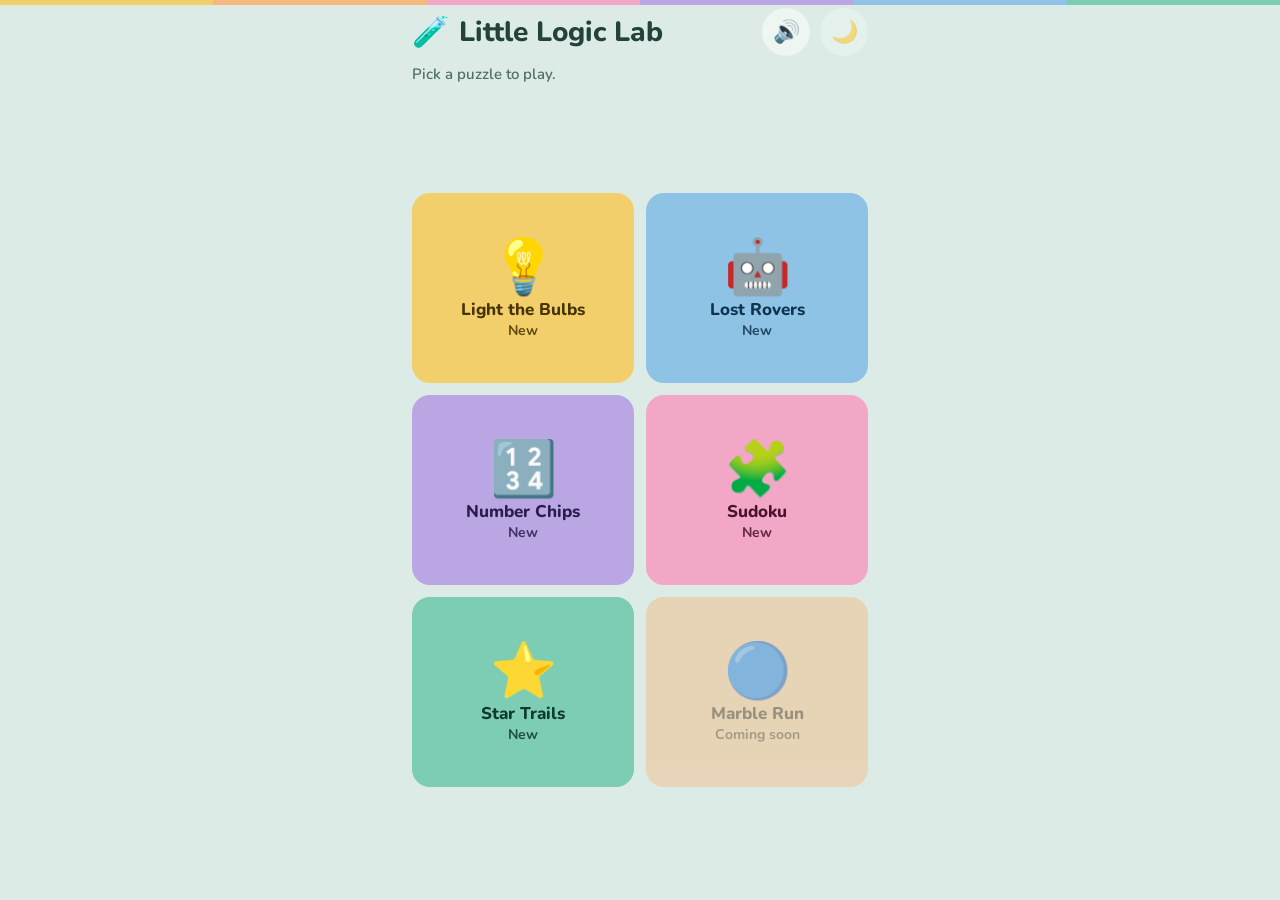
==== index.html @ 47586e4c "Little Logic Lab: home page and five logic games for kids Home page plus Light the Bulbs, Lost Rover" ====
<!DOCTYPE html>
<html lang="en"><head><meta charset="utf-8">
<meta name="viewport" content="width=device-width,initial-scale=1,viewport-fit=cover">
<meta name="theme-color" content="#DCEBE6">
<title>Little Logic Lab</title>
<link rel="preconnect" href="https://fonts.googleapis.com"><link rel="preconnect" href="https://fonts.gstatic.com" crossorigin>
<link href="https://fonts.googleapis.com/css2?family=Nunito:wght@600;700;800&display=swap" rel="stylesheet">
<link rel="stylesheet" href="shared/lab.css">
<script src="shared/lab.js"></script>
<style>
.top{display:flex;align-items:center;gap:10px;min-height:var(--tap);flex:none}
.top h1{margin:0;font-size:28px;font-weight:800;flex:1;line-height:1.1}
.top .logo{font-size:30px}
.sub{margin:0;font-size:15px;font-weight:600;color:var(--text-soft);flex:none}
.round.off{opacity:.55}
.tiles{flex:1;min-height:0;display:grid;grid-template-columns:1fr 1fr;grid-auto-rows:minmax(0,190px);gap:12px;align-content:center}
.tile{border-radius:var(--r-panel);background:var(--accent);color:var(--on-accent);text-decoration:none;
  display:flex;flex-direction:column;align-items:center;justify-content:center;gap:2px;padding:10px 8px;text-align:center;
  min-height:0;transition:transform .1s}
.tile:active{transform:scale(.96)}
.tile:focus-visible{outline:3px solid var(--ring);outline-offset:3px}
.tile .ic{font-size:clamp(34px,11vw,54px);line-height:1.15}
.tile .nm{font-size:17px;font-weight:800;line-height:1.15}
.tile .st{font-size:14px;font-weight:700;opacity:.85;min-height:19px}
.tile.soon{opacity:.45;cursor:default}
.tile:last-child:nth-child(odd){grid-column:1 / -1;flex-direction:row;gap:12px}
.tile:last-child:nth-child(odd) .nm{text-align:left}
.tile.soon:active{transform:none}
:root.dim .tile{filter:brightness(.88)}
</style>
</head><body>
<main class="screen">
  <header class="top">
    <span class="logo" aria-hidden="true">🧪</span>
    <h1>Little Logic Lab</h1>
    <button class="round" id="snd" aria-label="Sound"></button>
    <button class="round" id="dim" aria-label="Dim mode"></button>
  </header>
  <p class="sub">Pick a puzzle to play.</p>
  <nav class="tiles" id="tiles"></nav>
</main>
<script>
const GAMES=[
  {id:'bulbs',  href:'light-the-bulbs/', name:'Light the Bulbs', icon:'💡', c:'sun'},
  {id:'rovers', href:'lost-rovers/',     name:'Lost Rovers',     icon:'🤖', c:'sky'},
  {id:'chips',  href:'number-chips/',    name:'Number Chips',    icon:'🔢', c:'lavender'},
  {id:'sudoku', href:'sudoku/',          name:'Sudoku',          icon:'🧩', c:'pink'},
  {id:'trails', href:'star-trails/',     name:'Star Trails',     icon:'⭐', c:'mint'},
  {id:'marble', href:null,               name:'Marble Run',      icon:'🔵', c:'apricot', soon:true}
];
const T=document.getElementById('tiles');
T.innerHTML=GAMES.map(g=>{
  const style='--accent:var(--'+g.c+');--on-accent:var(--on-'+g.c+')';
  if(g.soon)return '<div class="tile soon" style="'+style+'" aria-label="'+g.name+', coming soon"><span class="ic">'+g.icon+'</span><span class="nm">'+g.name+'</span><span class="st">Coming soon</span></div>';
  const s=Lab.game(g.id).stars;
  return '<a class="tile" style="'+style+'" href="'+g.href+'"><span class="ic">'+g.icon+'</span><span class="nm">'+g.name+'</span><span class="st">'+(s?'⭐ '+s:'New')+'</span></a>';
}).join('');

const snd=document.getElementById('snd'),dim=document.getElementById('dim');
function paint(){snd.textContent=Lab.sound?'🔊':'🔇';snd.classList.toggle('off',!Lab.sound);snd.setAttribute('aria-pressed',Lab.sound);
  dim.textContent='🌙';dim.classList.toggle('off',!Lab.dim);dim.setAttribute('aria-pressed',Lab.dim)}
snd.onclick=()=>{Lab.setSound(!Lab.sound);paint();Lab.sfx('good')};
dim.onclick=()=>{Lab.setDim(!Lab.dim);paint()};
paint();
// stars update when coming back with the browser's back button
addEventListener('pageshow',e=>{if(e.persisted)location.reload()});
</script>
</body></html>
---- shared/lab.css ----
/* Little Logic Lab: shared styles (Sea glass). Each game sets --accent and --on-accent on body. */
:root{
  --page:#DCEBE6; --panel:#C6DBD3; --raised:#EEF6F2; --line:#A9C4BB;
  --text:#23423B; --text-soft:#4F6E66; --ring:#23423B;
  --sun:#F3CF6B;       --on-sun:#463500;
  --pink:#F2A7C6;      --on-pink:#4B1230;
  --sky:#8FC3E6;       --on-sky:#0E3550;
  --lavender:#B9A6E3;  --on-lavender:#2B1D50;
  --lime:#B5D77A;      --on-lime:#263A08;
  --apricot:#F5B97F;   --on-apricot:#4A2600;
  --mint:#7CCDB3;      --on-mint:#0E3A30;
  /* light tints of the six game colours, for backgrounds inside a game (groups, lit bulbs, numbers) */
  --sun-t:#FBEFC8; --sky-t:#DDEEF9; --pink-t:#FBE1EC; --lavender-t:#ECE6F8; --mint-t:#DAF2E8; --apricot-t:#FCEAD7;
  --given:#9A6B10;    /* locked / given numbers and rings: deep gold that reads on light cells */
  --good:var(--mint); --nudge:#D9706F; --star:var(--sun);
  --r-cell:14px; --r-panel:18px; --r-card:24px; --r-pill:999px;
  --tap:48px; --gap:8px; --edge:12px; --max:480px;
  --font:"Nunito",system-ui,sans-serif;
  --accent:var(--mint); --on-accent:var(--on-mint);
  color-scheme:light;
}
/* Dim: a softer, lower-glare version of the same greens for evenings */
:root.dim{
  --page:#BFD3CC; --panel:#ABC4BB; --raised:#D5E4DE; --line:#93B0A6; --text:#1E3832; --text-soft:#43605A;
}

*{box-sizing:border-box;-webkit-tap-highlight-color:transparent}
html,body{margin:0;height:100%;background:var(--page);color:var(--text);font-family:var(--font)}
body{overscroll-behavior:none}
/* the Lab's six colours as a thin stripe along the top of every page */
body::before{content:"";position:fixed;top:0;left:0;right:0;height:5px;z-index:40;pointer-events:none;
  background:linear-gradient(90deg,var(--sun) 0 16.66%,var(--apricot) 0 33.33%,var(--pink) 0 50%,var(--lavender) 0 66.66%,var(--sky) 0 83.33%,var(--mint) 0)}
button{font-family:inherit}

/* One-screen game layout */
.screen{height:100vh;height:100dvh;max-width:var(--max);margin:0 auto;
  padding:calc(8px + env(safe-area-inset-top)) var(--edge) calc(12px + env(safe-area-inset-bottom));
  display:flex;flex-direction:column;gap:8px;overflow:hidden;user-select:none;-webkit-user-select:none}
.hdr{display:flex;align-items:center;gap:10px;min-height:var(--tap);flex:none}
.hdr .ttl{flex:1;min-width:0;display:flex;flex-direction:column;line-height:1.2}
.hdr{gap:8px}
.round.small{width:40px;height:40px;font-size:18px}
.hdr h1{margin:0;font-size:clamp(15px,4.5vw,20px);font-weight:800;white-space:nowrap;overflow:hidden;text-overflow:ellipsis}
.hdr .lvl{font-size:13px;font-weight:600;color:var(--text-soft);white-space:nowrap}
.home-btn{height:var(--tap);flex:none;display:inline-flex;align-items:center;gap:5px;padding:0 12px 0 10px;border-radius:var(--r-pill);
  background:var(--raised);color:var(--text);font:800 17px var(--font);text-decoration:none;box-shadow:inset 0 0 0 3px var(--accent)}
.home-btn span{font-size:22px}
.home-btn:active{transform:scale(.96)}
.home-btn:focus-visible{outline:3px solid var(--ring);outline-offset:2px}
.round{width:var(--tap);height:var(--tap);border-radius:50%;border:0;background:var(--raised);color:var(--text);
  display:inline-flex;align-items:center;justify-content:center;font-size:22px;text-decoration:none;cursor:pointer;flex:none}
.round:active,.btn:active,.chip:active{transform:scale(.96)}
.caption{font-size:14px;font-weight:600;color:var(--text-soft);text-align:center;min-height:19px;flex:none}
.play{flex:1;min-height:0;display:flex;align-items:center;justify-content:center;position:relative}
.board{background:var(--panel);border-radius:var(--r-panel);padding:10px}
.msg{min-height:21px;font-size:15px;font-weight:600;text-align:center;line-height:21px;flex:none}
.tray{background:var(--panel);border-radius:var(--r-panel);min-height:64px;padding:8px;flex:none;
  display:flex;align-items:center;justify-content:center;gap:var(--gap);flex-wrap:wrap}
.tray .empty{font-size:14px;font-weight:600;color:var(--text-soft)}
.btns{display:flex;gap:var(--gap);justify-content:center;flex:none}
.btn{min-width:var(--tap);height:var(--tap);border-radius:var(--r-pill);border:0;background:var(--raised);color:var(--text);
  font:700 17px var(--font);padding:0 14px;cursor:pointer;white-space:nowrap}
.btn.main{background:var(--accent);color:var(--on-accent);font-size:18px;flex:1;max-width:190px}
.btn:disabled{opacity:.35;cursor:default}
.btn.icon{padding:0;font-size:20px}
.chip{min-width:52px;height:52px;border-radius:var(--r-cell);border:0;background:var(--accent);color:var(--on-accent);
  font:800 26px var(--font);cursor:pointer;display:inline-flex;align-items:center;justify-content:center;padding:0 6px}
.chip.off{background:var(--raised);color:var(--text)}
:root.dim .btn.main,:root.dim .chip:not(.off){filter:brightness(.92)}

/* Gentle feedback */
.wobble{animation:wob .35s}
@keyframes wob{20%{transform:translateX(-5px)}50%{transform:translateX(5px)}80%{transform:translateX(-3px)}}

/* Shared win card */
.win-ov{position:fixed;inset:0;z-index:50;display:none;align-items:center;justify-content:center;padding:16px;background:rgba(35,66,59,.45)}
.win-ov.on{display:flex}
.win-card{position:relative;z-index:1;background:var(--raised);border:4px solid var(--accent);border-radius:var(--r-card);padding:22px 18px 18px;
  width:100%;max-width:340px;text-align:center;animation:pop .45s cubic-bezier(.3,1.5,.5,1)}
.win-hero{font-size:64px;line-height:1.1}
.win-card h2{margin:8px 0 4px;font-size:26px;font-weight:800}
.win-stars{height:50px}
.win-stars span{font-size:40px;display:inline-block;opacity:0;animation:pop .4s forwards}
.win-stars span:nth-child(2){animation-delay:.3s}.win-stars span:nth-child(3){animation-delay:.6s}
.win-lesson{margin:6px 0 0;font-size:15px;font-weight:600;color:var(--text-soft)}
.win-btns{display:flex;gap:var(--gap);margin-top:16px}
.win-btns .btn{flex:1;max-width:none}
.win-sticker{margin:8px 0 0;font-size:14px;font-weight:700;color:var(--text-soft)}
.win-sticker .ws{font-size:28px;vertical-align:middle;margin-left:4px;display:inline-block;animation:pop .4s .9s both}
/* sticker book row under each game's title */
.stk.none{font-size:14px}
.stk{font-size:18px;white-space:nowrap;overflow:hidden;min-height:24px;line-height:24px}
/* how-to-play card: same frame as the win card */
.help-card h2{margin:0 0 10px}
.help-steps{list-style:none;margin:0;padding:0;text-align:left;display:flex;flex-direction:column;gap:10px}
.help-steps li{display:flex;align-items:center;gap:12px;font-size:16px;font-weight:700;line-height:1.3}
.help-steps .hi{flex:none;width:48px;height:48px;border-radius:var(--r-cell);background:var(--panel);display:flex;align-items:center;justify-content:center;font-size:24px}
.help-extra{margin-top:6px}
/* ---------- how-to-play animations: a 👆 finger plays a tiny round, over and over ---------- */
.demo{position:relative;width:240px;height:150px;margin:2px auto 0;text-align:left}
.demo>*{position:absolute;left:0;top:0}
.demo .tl{width:60px;height:60px;border-radius:12px;background:var(--panel);display:flex;align-items:center;justify-content:center;font:800 30px var(--font)}
.demo .ch{width:40px;height:40px;border-radius:10px;background:var(--panel);display:flex;align-items:center;justify-content:center;font:800 20px var(--font)}
.demo .fin{font-size:30px;line-height:1;z-index:5;opacity:0;pointer-events:none}
.demo svg line{stroke-linecap:round}
.demo-cap{margin:8px 0 2px;font-size:16px;font-weight:800}
/* Light the Bulbs: tap the middle piece, it turns, power reaches the bulb (4 s) */
.d-lb .fin{animation:lb-fin 4s infinite}
.d-lb .rot{animation:lb-rot 4s infinite}
.d-lb line{stroke-width:16;animation:lb-wire 4s infinite}
.d-lb .bulb{font-size:28px;animation:lb-bulb 4s infinite}
.d-lb .t3{animation:lb-t3 4s infinite}
@keyframes lb-fin{0%,10%{opacity:0;transform:translate(150px,130px)}24%{opacity:1;transform:translate(108px,68px)}30%{transform:translate(108px,68px) scale(.85)}35%{transform:translate(108px,68px)}55%,100%{opacity:0;transform:translate(160px,130px)}}
@keyframes lb-rot{0%,30%{transform:rotate(90deg)}38%,100%{transform:rotate(0)}}
@keyframes lb-wire{0%,38%{stroke:var(--line)}42%,94%{stroke:#E2A92A}100%{stroke:var(--line)}}
@keyframes lb-bulb{0%,40%{filter:grayscale(1) opacity(.5)}44%,94%{filter:none}100%{filter:grayscale(1) opacity(.5)}}
@keyframes lb-t3{0%,40%,100%{background:var(--panel)}44%,94%{background:var(--pink-t);box-shadow:inset 0 0 0 3px var(--pink)}}
/* Number Chips and Sudoku: tap a box, tap a number, it appears (4.5 s) */
.d-nc .fin,.d-sd .fin{animation:nc-fin 4.5s infinite}
.d-nc .pick,.d-sd .pick{animation:nc-pick 4.5s infinite}
.d-nc .num,.d-sd .num{animation:nc-num 4.5s infinite}
.d-nc .c2{animation:nc-chip 4.5s infinite}
.d-nc .lab{animation:nc-lab 4.5s infinite}
.d-sd .c2{animation:sd-chip 4.5s infinite}
.d-sd .pick{animation:nc-pick 4.5s infinite,sd-cell 4.5s infinite}
@keyframes nc-fin{0%,8%{opacity:0;transform:translate(176px,132px)}20%{opacity:1;transform:translate(138px,30px)}25%{transform:translate(138px,30px) scale(.85)}29%{transform:translate(138px,30px)}45%{transform:translate(114px,104px)}50%{transform:translate(114px,104px) scale(.85)}54%{transform:translate(114px,104px)}70%,100%{opacity:0;transform:translate(176px,132px)}}
@keyframes nc-pick{0%,24%,58%,100%{box-shadow:none}26%,56%{box-shadow:inset 0 0 0 3px var(--ring)}}
@keyframes nc-num{0%,51%{opacity:0}54%,94%{opacity:1}100%{opacity:0}}
@keyframes nc-chip{0%,49%,60%,100%{background:var(--panel)}51%,56%{background:var(--lavender)}}
@keyframes nc-lab{0%,52%,100%{background:var(--panel);color:var(--text)}56%,94%{background:var(--mint);color:var(--on-mint)}}
@keyframes sd-chip{0%,49%,60%,100%{box-shadow:none}51%,56%{box-shadow:0 0 0 3px var(--ring)}}
@keyframes sd-cell{0%,51%,100%{background:var(--panel)}54%,94%{background:var(--sky-t)}}
/* Lost Rovers: drag a rover onto the grid, then cross out an empty box (6 s) */
.d-lr .ok{animation:lr-ok 6s infinite}
.d-lr .x{font-size:20px;font-weight:800;animation:lr-x 6s infinite}
.d-lr .zone{animation:lr-zone 6s infinite}
/* Lost Rovers runs 6 s: drag in (to 45%), numbers turn mint, then the finger taps the far-left box and a ✖ appears */
.d-lr .rov{animation:lr-rov 6s infinite}
.d-lr .fin{animation:lr-fin 6s infinite}
@keyframes lr-rov{0%{opacity:0;transform:translate(70px,98px)}5%,18%{opacity:1;transform:translate(70px,98px)}45%,94%{opacity:1;transform:translate(144px,40px)}99%,100%{opacity:0;transform:translate(144px,40px)}}
@keyframes lr-fin{0%,8%{opacity:0;transform:translate(76px,110px)}14%{opacity:1;transform:translate(76px,110px)}18%{transform:translate(76px,110px) scale(.85)}45%{transform:translate(150px,52px) scale(.85)}50%{opacity:1;transform:translate(150px,52px)}64%{transform:translate(58px,58px)}69%{transform:translate(58px,58px) scale(.85)}73%{opacity:1;transform:translate(58px,58px)}84%,100%{opacity:0;transform:translate(110px,120px)}}
@keyframes lr-ok{0%,47%,100%{background:transparent;color:var(--text)}51%,94%{background:var(--mint);color:var(--on-mint)}}
@keyframes lr-x{0%,69%,100%{opacity:0}71%,94%{opacity:1}}
@keyframes lr-zone{0%,45%,100%{background:var(--panel);outline:0 dashed transparent}48%,94%{background:transparent;outline:2px dashed var(--line);outline-offset:-4px}}
/* Star Trails: the rocket visits every dot once, leaving a colourful trail (5 s) */
.d-st .rk{font-size:26px;line-height:1;animation:st-rk 5s infinite}
.d-st line{stroke-width:16;stroke-dasharray:1;stroke-dashoffset:1}
.d-st .s0{animation:st-s0 5s infinite}.d-st .s1{animation:st-s1 5s infinite}.d-st .s2{animation:st-s2 5s infinite}.d-st .s3{animation:st-s3 5s infinite}.d-st .s4{animation:st-s4 5s infinite}
@keyframes st-rk{0%,10%{transform:translate(27px,20px)}24%{transform:translate(107px,20px)}38%{transform:translate(187px,20px)}52%{transform:translate(187px,95px)}66%{transform:translate(107px,95px)}80%,94%{transform:translate(27px,95px);opacity:1}99%{opacity:0}100%{opacity:0;transform:translate(27px,20px)}}
@keyframes st-s0{0%,10%{stroke-dashoffset:1}24%,94%{stroke-dashoffset:0}100%{stroke-dashoffset:1}}
@keyframes st-s1{0%,24%{stroke-dashoffset:1}38%,94%{stroke-dashoffset:0}100%{stroke-dashoffset:1}}
@keyframes st-s2{0%,38%{stroke-dashoffset:1}52%,94%{stroke-dashoffset:0}100%{stroke-dashoffset:1}}
@keyframes st-s3{0%,52%{stroke-dashoffset:1}66%,94%{stroke-dashoffset:0}100%{stroke-dashoffset:1}}
@keyframes st-s4{0%,66%{stroke-dashoffset:1}80%,94%{stroke-dashoffset:0}100%{stroke-dashoffset:1}}
@media (prefers-reduced-motion: reduce){.demo *{animation-duration:12s!important}}
.help-extra .link{background:none;border:0;color:var(--text-soft);font:600 13px var(--font);text-decoration:underline;cursor:pointer;padding:6px}
.conf{position:fixed;top:0;left:0;z-index:0;pointer-events:none;will-change:transform}
@keyframes pop{from{transform:scale(0);opacity:0}to{transform:scale(1);opacity:1}}
@keyframes fall{to{transform:translateY(110vh) rotate(540deg)}}

@media (prefers-reduced-motion: reduce){
  .wobble,.win-card,.win-stars span{animation:none!important;opacity:1}
  *{transition:none!important}
}
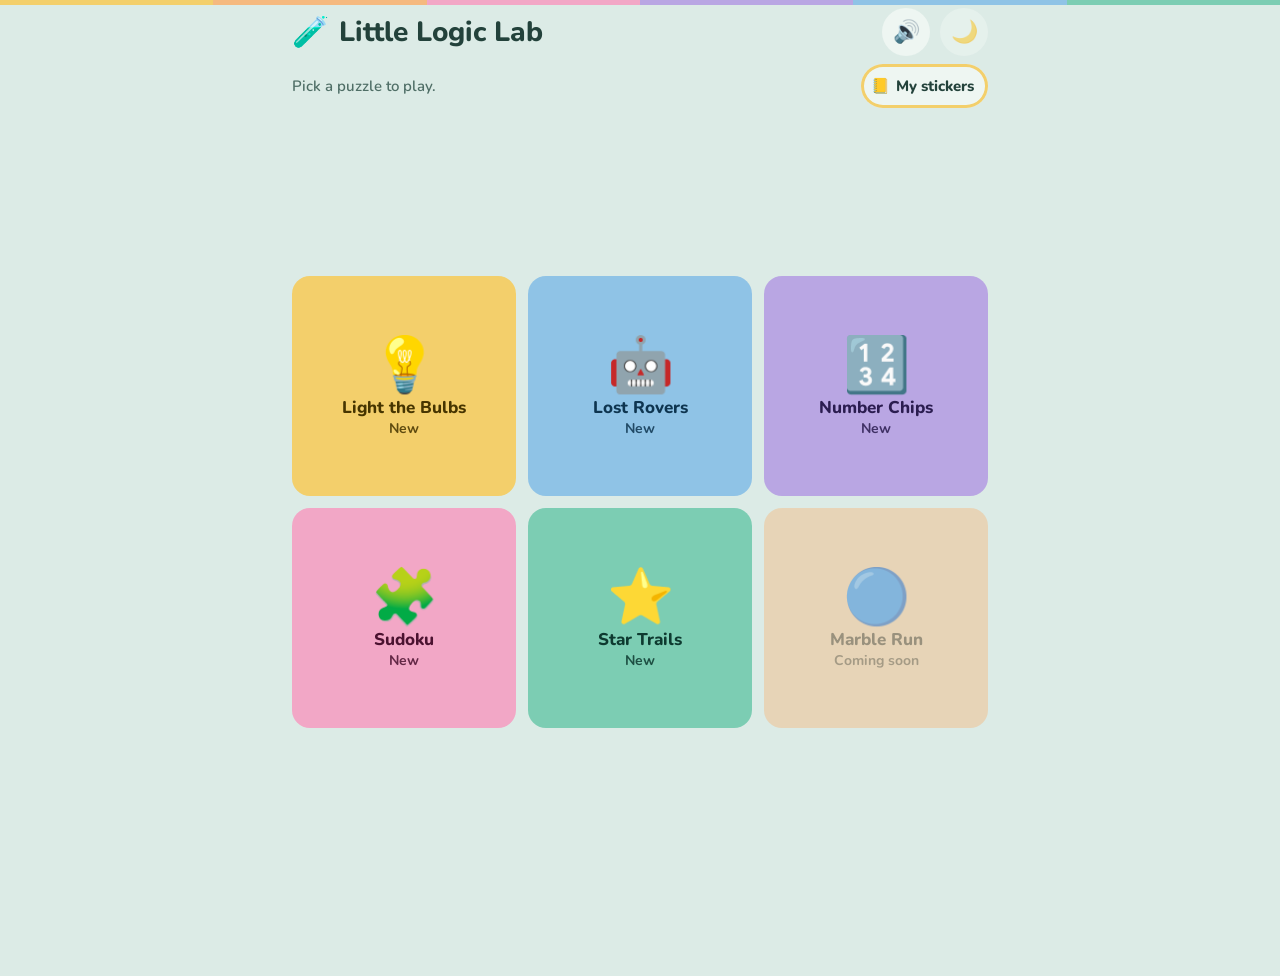
==== commit 213cf18d: "Bigger boards on tablets, sticker book, fair Sudoku stickers, keep playing - Tablets and laptops: th" ====
--- a/index.html
+++ b/index.html
@@ -11,9 +11,16 @@
 .top{display:flex;align-items:center;gap:10px;min-height:var(--tap);flex:none}
 .top h1{margin:0;font-size:28px;font-weight:800;flex:1;line-height:1.1}
 .top .logo{font-size:30px}
-.sub{margin:0;font-size:15px;font-weight:600;color:var(--text-soft);flex:none}
+.sub{margin:0;font-size:15px;font-weight:600;color:var(--text-soft);flex:1}
+.subrow{display:flex;align-items:center;gap:8px;flex:none}
+.book-btn{height:44px;display:inline-flex;align-items:center;gap:6px;padding:0 14px 0 10px;border-radius:var(--r-pill);background:var(--raised);
+  color:var(--text);font:800 15px var(--font);text-decoration:none;flex:none;box-shadow:inset 0 0 0 3px var(--sun)}
+.book-btn:active{transform:scale(.96)}
+.book-btn b{background:var(--sun);color:var(--on-sun);border-radius:99px;padding:0 7px;font-size:13px;line-height:20px}
+.book-btn b:empty{display:none}
 .round.off{opacity:.55}
 .tiles{flex:1;min-height:0;display:grid;grid-template-columns:1fr 1fr;grid-auto-rows:minmax(0,190px);gap:12px;align-content:center}
+@media (min-width:700px) and (min-height:600px){.tiles{grid-template-columns:1fr 1fr 1fr;grid-auto-rows:minmax(0,220px)}.tile .nm{font-size:19px}}
 .tile{border-radius:var(--r-panel);background:var(--accent);color:var(--on-accent);text-decoration:none;
   display:flex;flex-direction:column;align-items:center;justify-content:center;gap:2px;padding:10px 8px;text-align:center;
   min-height:0;transition:transform .1s}
@@ -36,7 +43,7 @@
     <button class="round" id="snd" aria-label="Sound"></button>
     <button class="round" id="dim" aria-label="Dim mode"></button>
   </header>
-  <p class="sub">Pick a puzzle to play.</p>
+  <div class="subrow"><p class="sub">Pick a puzzle to play.</p><a class="book-btn" href="stickers/"><span aria-hidden="true">📒</span> My stickers <b id="stkN"></b></a></div>
   <nav class="tiles" id="tiles"></nav>
 </main>
 <script>
@@ -56,6 +63,8 @@
   return '<a class="tile" style="'+style+'" href="'+g.href+'"><span class="ic">'+g.icon+'</span><span class="nm">'+g.name+'</span><span class="st">'+(s?'⭐ '+s:'New')+'</span></a>';
 }).join('');
 
+// how many stickers so far, shown on the My stickers button
+const nStk=GAMES.reduce((a,g)=>a+((Lab.game(g.id).stk||[]).length),0);document.getElementById('stkN').textContent=nStk||'';
 const snd=document.getElementById('snd'),dim=document.getElementById('dim');
 function paint(){snd.textContent=Lab.sound?'🔊':'🔇';snd.classList.toggle('off',!Lab.sound);snd.setAttribute('aria-pressed',Lab.sound);
   dim.textContent='🌙';dim.classList.toggle('off',!Lab.dim);dim.setAttribute('aria-pressed',Lab.dim)}
--- a/shared/lab.css
+++ b/shared/lab.css
@@ -20,6 +20,12 @@
   color-scheme:light;
 }
 /* Dim: a softer, lower-glare version of the same greens for evenings */
+/* tablets and laptops: a wider page, so boards grow instead of sitting in a narrow phone column */
+@media (min-width:700px) and (min-height:600px){
+  :root{--max:720px}
+  .msg{font-size:17px}
+  .caption{font-size:15px}
+}
 :root.dim{
   --page:#BFD3CC; --panel:#ABC4BB; --raised:#D5E4DE; --line:#93B0A6; --text:#1E3832; --text-soft:#43605A;
 }
@@ -27,6 +33,10 @@
 *{box-sizing:border-box;-webkit-tap-highlight-color:transparent}
 html,body{margin:0;height:100%;background:var(--page);color:var(--text);font-family:var(--font)}
 body{overscroll-behavior:none}
+/* A little extra room under every page: the screen still opens exactly one screen tall, but it can be pushed
+   up a bit so the bottom buttons can always be reached, even under a badge the host adds in a corner
+   (Netlify puts a "Powered by Netlify" button bottom-right on free sites). */
+body::after{content:"";display:block;height:76px}
 /* the Lab's six colours as a thin stripe along the top of every page */
 body::before{content:"";position:fixed;top:0;left:0;right:0;height:5px;z-index:40;pointer-events:none;
   background:linear-gradient(90deg,var(--sun) 0 16.66%,var(--apricot) 0 33.33%,var(--pink) 0 50%,var(--lavender) 0 66.66%,var(--sky) 0 83.33%,var(--mint) 0)}
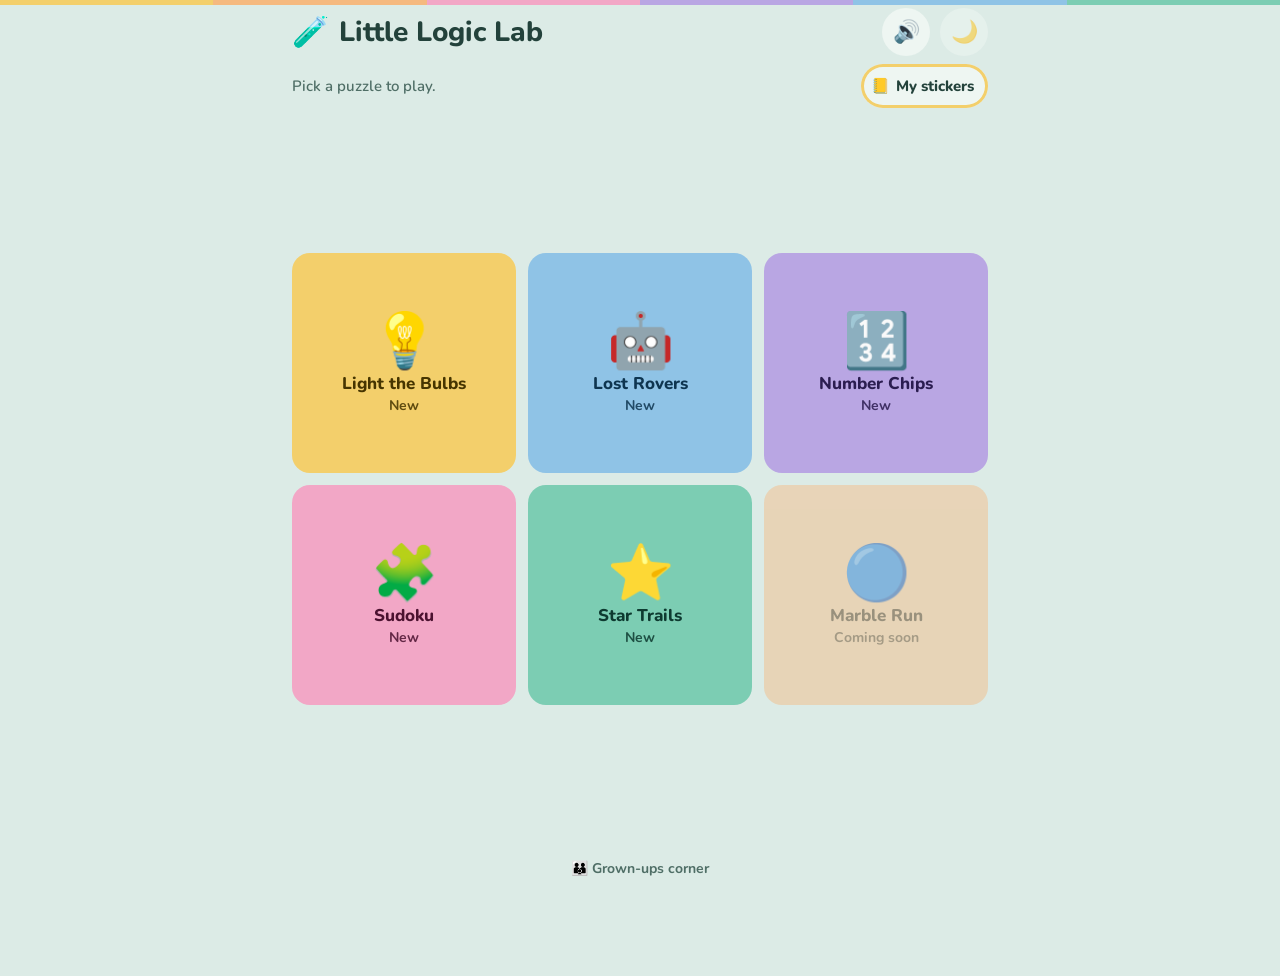
==== commit 4c10748f: "Grown-ups corner and a logic tracker for all five games - Logic tracker (shared/lab.js): each game r" ====
--- a/index.html
+++ b/index.html
@@ -13,6 +13,8 @@
 .top .logo{font-size:30px}
 .sub{margin:0;font-size:15px;font-weight:600;color:var(--text-soft);flex:1}
 .subrow{display:flex;align-items:center;gap:8px;flex:none}
+.gu-link{flex:none;align-self:center;font:700 14px var(--font);color:var(--text-soft);text-decoration:none;padding:10px 14px;border-radius:99px}
+.gu-link:hover,.gu-link:focus-visible{background:var(--raised);color:var(--text)}
 .book-btn{height:44px;display:inline-flex;align-items:center;gap:6px;padding:0 14px 0 10px;border-radius:var(--r-pill);background:var(--raised);
   color:var(--text);font:800 15px var(--font);text-decoration:none;flex:none;box-shadow:inset 0 0 0 3px var(--sun)}
 .book-btn:active{transform:scale(.96)}
@@ -45,6 +47,7 @@
   </header>
   <div class="subrow"><p class="sub">Pick a puzzle to play.</p><a class="book-btn" href="stickers/"><span aria-hidden="true">📒</span> My stickers <b id="stkN"></b></a></div>
   <nav class="tiles" id="tiles"></nav>
+  <a class="gu-link" href="grown-ups/"><span aria-hidden="true">👪</span> Grown-ups corner</a>
 </main>
 <script>
 const GAMES=[
--- a/shared/lab.css
+++ b/shared/lab.css
@@ -163,6 +163,19 @@
 @keyframes st-s3{0%,52%{stroke-dashoffset:1}66%,94%{stroke-dashoffset:0}100%{stroke-dashoffset:1}}
 @keyframes st-s4{0%,66%{stroke-dashoffset:1}80%,94%{stroke-dashoffset:0}100%{stroke-dashoffset:1}}
 @media (prefers-reduced-motion: reduce){.demo *{animation-duration:12s!important}}
+/* small boards used by the Grown-ups corner: logic-move examples and saved moments */
+.ex-grid{display:grid;gap:4px}
+.ex-grid span{width:var(--exs,36px);height:var(--exs,36px);border-radius:8px;background:var(--raised);display:flex;align-items:center;justify-content:center;
+  font:800 calc(var(--exs,36px)*.47) var(--font);transition:background .25s,box-shadow .25s;white-space:nowrap;letter-spacing:-1px}
+.ex-grid .clue,.ex-grid .gap{background:transparent}
+.ex-grid .x{color:var(--text-soft)}
+.ex-grid .rov{background:var(--sky)}
+.ex-grid .mint{background:var(--mint);color:var(--on-mint)}
+.ex-grid .gold{color:var(--given)}
+.ex-grid .hl{box-shadow:inset 0 0 0 3px #E2A92A}
+.ex-grid .zone{background:transparent;outline:2px dashed var(--line);outline-offset:-4px}
+.ex-grid .path{background:var(--mint)}
+.ex-grid .cage{background:var(--sky-t)}
 .help-extra .link{background:none;border:0;color:var(--text-soft);font:600 13px var(--font);text-decoration:underline;cursor:pointer;padding:6px}
 .conf{position:fixed;top:0;left:0;z-index:0;pointer-events:none;will-change:transform}
 @keyframes pop{from{transform:scale(0);opacity:0}to{transform:scale(1);opacity:1}}
